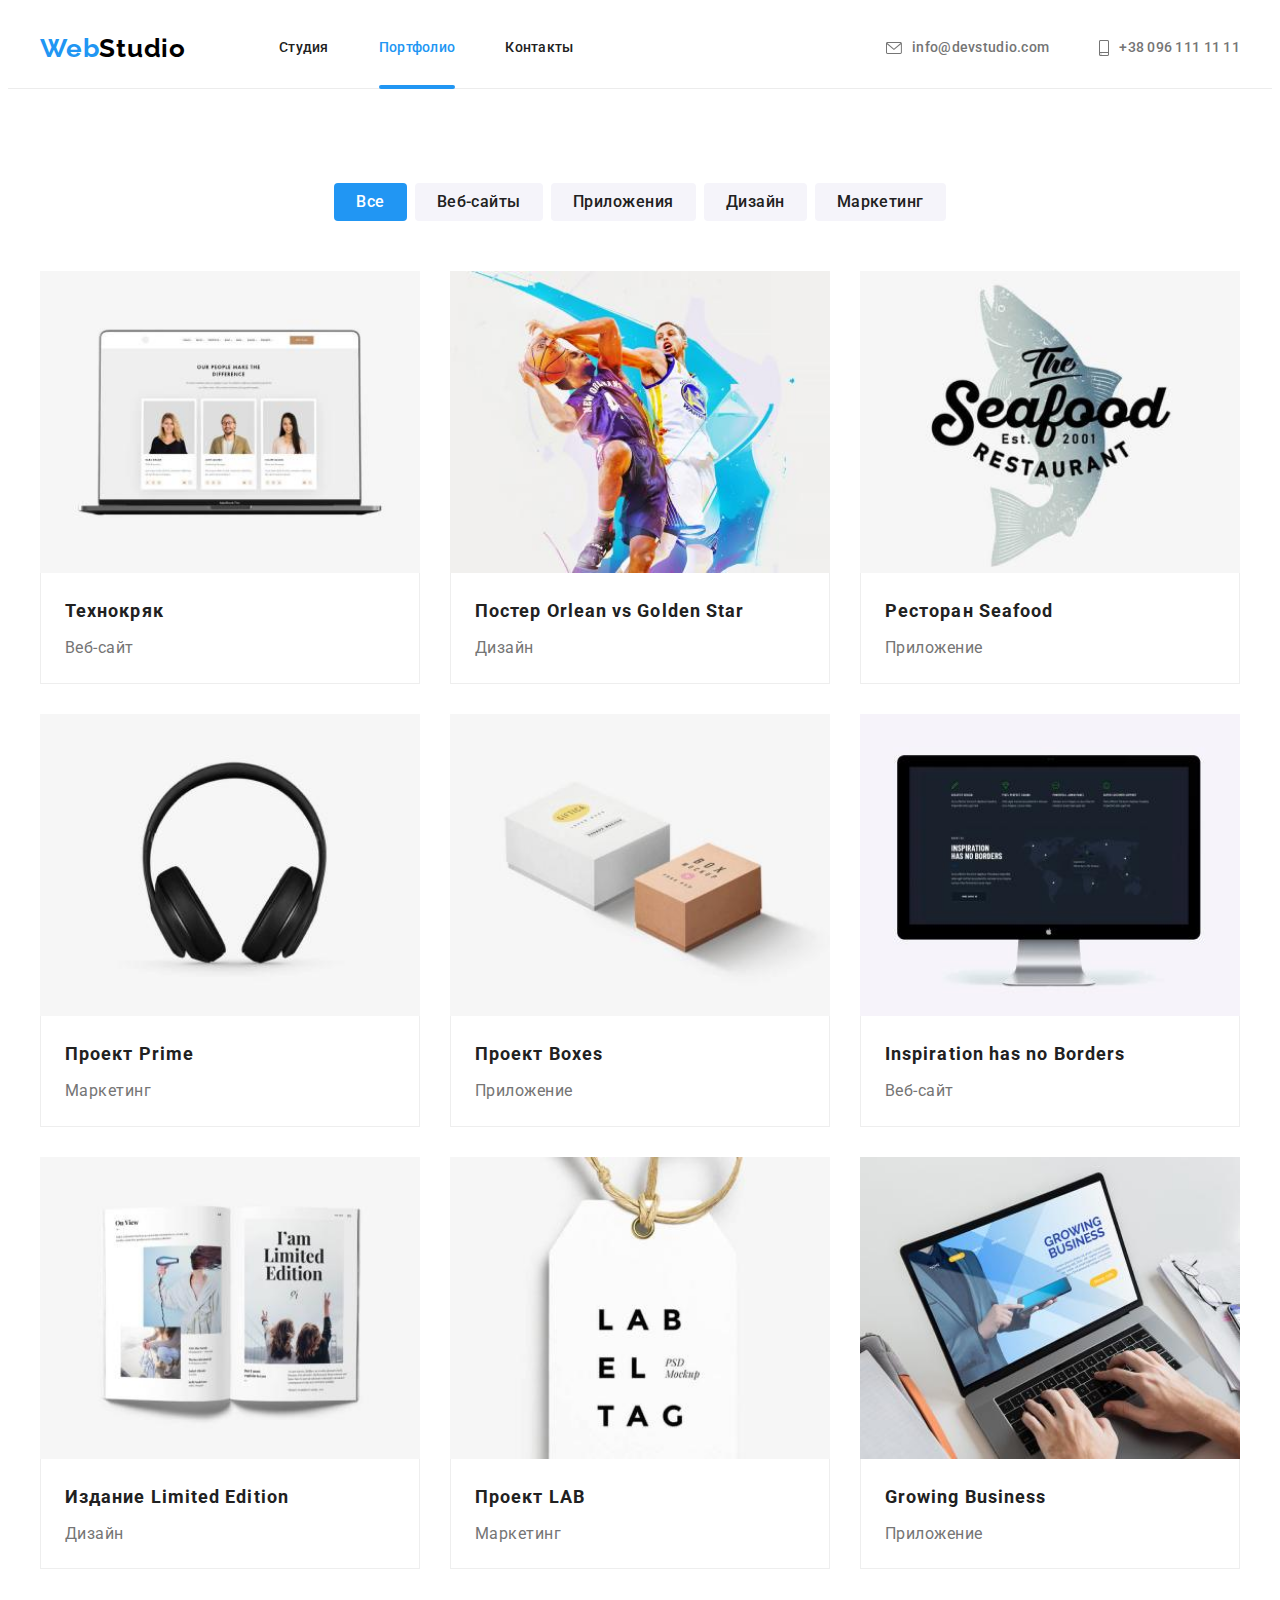
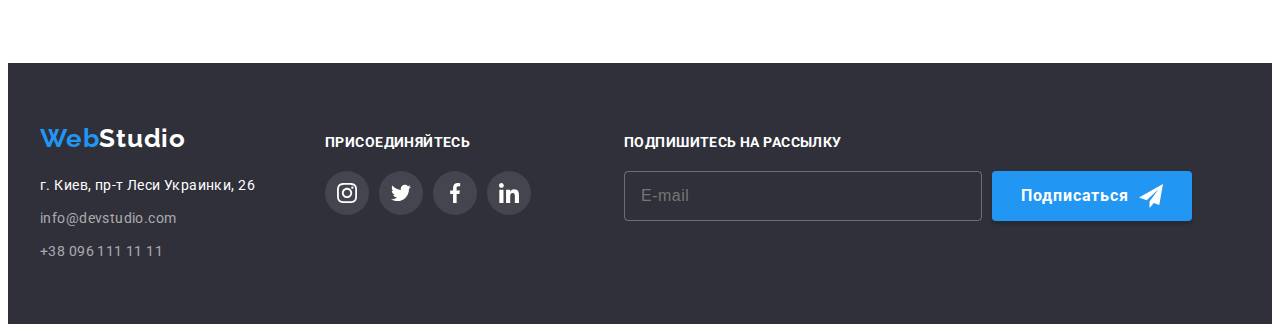
==== portfolio.html @ bc655dbc "first commit" ====
<!DOCTYPE html>
<html lang="ru">
  <head>
    <meta charset="UTF-8" />
    <meta http-equiv="X-UA-Compatible" content="IE=edge" />
    <meta name="viewport" content="width=device-width, initial-scale=1.0" />
    <link rel="preconnect" href="https://fonts.googleapis.com" />
    <link rel="preconnect" href="https://fonts.gstatic.com" crossorigin />
    <link href="https://fonts.googleapis.com/css2?family=Raleway:wght@700&family=Roboto:wght@400;500;700;900&display=swap" rel="stylesheet" />
    <title>WebStudio</title>
    <link rel="stylesheet" href="./css/styles.css" />
  </head>
  <body>
    <!--header-->
    <header class="header">
      <div class="container header-container">
        <nav class="header-nav">
          <a class="header-logo link" href=""><span class="footer-logo-first-word">Web</span>Studio</a>
          <ul class="header-nav-list list">
            <li class="header-item"><a class="header-link link" href="./index.html">Студия</a></li>
            <li class="header-item"><a class="header-link link current" href="./portfolio.html">Портфолио</a></li>
            <li class="header-item"><a class="header-link link" href="">Контакты</a></li>
          </ul>
        </nav>
          <ul class="header-contact-list list">
            <li class="header-contact-item">
              <a class="header-mail link" href="mailto:info@devstudio.com">
                <svg class="header-contact-icon" width="16" height="12">
                <use href="./images/icons/symbol-defs.svg#icon-header-mail"></use>
              </svg>
              info@devstudio.com</a></li>
            <li class="header-contact-item">
              <a class="header-tel link" href="tel:+380961111111">
                <svg class="header-contact-icon" width="10" height="16">
                <use href="./images/icons/symbol-defs.svg#icon-header-tel"></use>
              </svg>
              +38 096 111 11 11</a></li>
          </ul>
        </div>
    </header>
    <!--main-->
    <main>
      <!--section 1-->
      <section class="services">
        <!--cкрытое заглавие-->
        <h1 class="visually-hidden">"Наши услуги"</h1>
        <!--cкрытое заглавие-->
        <div class="container">
        <ul class="services-list list">
          <li class="services-item">
            <button type="button" class="activ-btn">Все</button>
          </li>
          <li class="services-item">
            <button type="button" class="services-btn">Веб-сайты</button>
          </li>
          <li class="services-item">
            <button type="button" class="services-btn">Приложения</button>
          </li>
          <li class="services-item">
            <button type="button" class="services-btn">Дизайн</button>
          </li>
          <li class="services-item">
            <button type="button" class="services-btn">Маркетинг</button>
          </li>
        </ul>

        <!--============= example =========-->

        <ul class="example-list list">
          <li class="example-item">
            <a href="" class="example-link link">
              <div class="example-wrap">
            <img class="img img-example"
              src="./images/portfolio/portfolio1.jpg"
              alt="Технокряк"
              width="370"
              height="294"
            />
            <p class="example-board-text">
              Ресурс предлагает комплексные предложения с разным уровнем
              функционала и сервисов. Все это позволит посетителю получить
              исчерпывающие сведения о компании или частном лице.
            </p>
          </div>
            <div class="example-text"> 
            <h3 class="example-title">Технокряк</h3>
            <p class="example-desc">Веб-сайт</p>
            </div>
            </a>
          </li>
          <li class="example-item">
            <a href="" class="example-link link">
              <div class="example-wrap">
            <img class="img img-example"
              src="./images/portfolio/portfolio2.jpg"
              alt="Постер New Orlean vs Golden Star"
              width="370"
              height="294"
            />
            <p class="example-board-text">
              Ресурс предлагает комплексные предложения с разным уровнем
              функционала и сервисов. Все это позволит посетителю получить
              исчерпывающие сведения о компании или частном лице.
            </p>
          </div>
            <div class="example-text">
            <h3 class="example-title">Постер <span lang="en">Orlean vs Golden Star</span></h3>
            <p class="example-desc">Дизайн</p>
          </div>
          </a>
          </li>
          <li class="example-item">
            <a href="" class="example-link link">
              <div class="example-wrap">
            <img class="img img-example"
              src="./images/portfolio/portfolio3.jpg"
              alt="Ресторан Seafood"
              width="370"
              height="294"
            />
            <p class="example-board-text">
              Ресурс предлагает комплексные предложения с разным уровнем
              функционала и сервисов. Все это позволит посетителю получить
              исчерпывающие сведения о компании или частном лице.
            </p>
          </div>
            <div class="example-text">
            <h3 class="example-title">Ресторан <span lang="en">Seafood</span></h3>
            <p class="example-desc">Приложение</p>
          </div>
          </a>
          </li>
          <li class="example-item">
            <a href="" class="example-link link">
              <div class="example-wrap">
            <img class="img img-example"
              src="./images/portfolio/portfolio4.jpg"
              alt="Проект Prime"
              width="370"
              height="294"
            />
            <p class="example-board-text">
              Ресурс предлагает комплексные предложения с разным уровнем
              функционала и сервисов. Все это позволит посетителю получить
              исчерпывающие сведения о компании или частном лице.
            </p>
          </div>
            <div class="example-text">
            <h3 class="example-title">Проект <span lang="en">Prime</span></h3>
            <p class="example-desc">Маркетинг</p>
          </div>
          </a>
          </li>
          <li class="example-item">
            <a href="" class="example-link link">
              <div class="example-wrap">
            <img class="img img-example"
              src="./images/portfolio/portfolio5.jpg"
              alt="Проект Boxes"
              width="370"
              height="294"
            />
            <p class="example-board-text">
              Ресурс предлагает комплексные предложения с разным уровнем
              функционала и сервисов. Все это позволит посетителю получить
              исчерпывающие сведения о компании или частном лице.
            </p>
          </div>
            <div class="example-text">
            <h3 class="example-title">Проект <span lang="en">Boxes</span></h3>
            <p class="example-desc">Приложение</p>
          </div>
          </a>
          </li>
          <li class="example-item">
            <a href="" class="example-link link">
              <div class="example-wrap">
            <img class="img img-example"
              src="./images/portfolio/portfolio6.jpg"
              alt="Inspiration has no Borders"
              width="370"
              height="294"
            />
            <p class="example-board-text">
              Ресурс предлагает комплексные предложения с разным уровнем
              функционала и сервисов. Все это позволит посетителю получить
              исчерпывающие сведения о компании или частном лице.
            </p>
          </div>
            <div class="example-text">
            <h3 class="example-title" lang="en">Inspiration has no Borders</h3>
            <p class="example-desc">Веб-сайт</p>
          </div>
          </a>
          </li>
          <li class="example-item">
            <a href="" class="example-link link">
              <div class="example-wrap">
            <img class="img img-example"
              src="./images/portfolio/portfolio7.jpg"
              alt="Издание Limited Edition"
              width="370"
              height="294"
            />
            <p class="example-board-text">
              Ресурс предлагает комплексные предложения с разным уровнем
              функционала и сервисов. Все это позволит посетителю получить
              исчерпывающие сведения о компании или частном лице.
            </p>
          </div>
            <div class="example-text">
            <h3 class="example-title">Издание <span lang="en">Limited Edition</span></h3>
            <p class="example-desc">Дизайн</p>
          </div>
          </a>
          </li>
          <li class="example-item">
            <a href="" class="example-link link">
              <div class="example-wrap">
            <img class="img img-example"
              src="./images/portfolio/portfolio8.jpg"
              alt="Проект LAB"
              width="370"
              height="294"
            />
            <p class="example-board-text">
              Ресурс предлагает комплексные предложения с разным уровнем
              функционала и сервисов. Все это позволит посетителю получить
              исчерпывающие сведения о компании или частном лице.
            </p>
          </div>
            <div class="example-text">
            <h3 class="example-title">Проект <span lang="en">LAB</span></h3>
            <p class="example-desc">Маркетинг</p>
          </div>
          </a>
          </li>
          <li class="example-item">
            <a href="" class="example-link link">
              <div class="example-wrap">
            <img class="img img-example"
              src="./images/portfolio/portfolio9.jpg"
              alt="Growing Business"
              width="370"
              height="294"
            />
            <p class="example-board-text">
              Ресурс предлагает комплексные предложения с разным уровнем
              функционала и сервисов. Все это позволит посетителю получить
              исчерпывающие сведения о компании или частном лице.
            </p>
          </div>
            <div class="example-text">
            <h3 class="example-title" lang="en">Growing Business</h3>
            <p class="example-desc">Приложение</p>
            </div>
            </a>
          </li>
        </ul>
      </div>
      </section>
    </main>
    
    <!----------------------footer------------------->

    <footer class="footer">
      <div class="container">
        <div class="footer-contact">
      <a class="footer-logo link" href=""><span class="footer-logo-first-word">Web</span>Studio</a>
      <address class="footer-address">
        <ul class="footer-address-list list">
          <li class="footer-address-item">
            <a class="footer-address-maps link" href="https://www.google.com/maps/place/%D0%B1%D1%83%D0%BB.+%D0%9B%D0%B5%D1%81%D0%B8+%D0%A3%D0%BA%D1%80%D0%B0%D0%B8%D0%BD%D0%BA%D0%B8,+26,+%D0%9A%D0%B8%D0%B5%D0%B2,+%D0%A3%D0%BA%D1%80%D0%B0%D0%B8%D0%BD%D0%B0,+02000/@50.4265807,30.5361971,17z/data=!3m1!4b1!4m5!3m4!1s0x40d4cf0e033ecbe9:0x57a4dffefec77da0!8m2!3d50.4265807!4d30.5383858" target="blank">г. Киев, пр-т Леси Украинки, 26</a>
          </li>
          <li class="footer-address-item"><a class="footer-address-mail link" href="mailto:info@devstudio.com">info@devstudio.com</a></li>
          <li class="footer-address-item"><a class="footer-address-tel link" href="tel:+380961111111">+38 096 111 11 11</a></li>
        </ul>
      </address>
    </div>
    <div class="footer-links">
      <h2 class="footer-links-title">присоединяйтесь</h2>
                <ul class="footer-soc-list list">
            <li class="footer-soc-item">
              <a href="" class="footer-soc-link link">
                <svg class="footer-soc-icon" width="20" height="20">
                  <use href="./images/icons/symbol-defs.svg#footer-soc-icon-instagram">
                  </use>
                </svg>
              </a>
            </li>
            <li class="footer-soc-item">
              <a href="" class="footer-soc-link link">
                <svg class="footer-soc-icon" width="20" height="20">
                <use href="./images/icons/symbol-defs.svg#footer-soc-icon-twitter">
                </use>
              </svg>
            </a>
            </li>
            <li class="footer-soc-item">
              <a href="" class="footer-soc-link link">
                <svg class="footer-soc-icon" width="20" height="20">
                <use href="./images/icons/symbol-defs.svg#footer-soc-icon-facebook">
                </use>
              </svg></a>
            </li>
            <li class="footer-soc-item">
              <a href="" class="footer-soc-link link">
                <svg class="footer-soc-icon" width="20" height="20">
                <use href="./images/icons/symbol-defs.svg#footer-soc-icon-linkedin">
                </use>
              </svg></a>
            </li>
          </ul>
      </div>
      <div class="footer-forms">
        <p class="footer-title-mail">Подпишитесь на рассылку</p>
        <form class="footer-form">
          <input
            type="email"
            name="email"
            class="footer-mail"
            placeholder="E-mail"/>
          <button type="submit" class="footer-mail-btn">
            Подписаться
            <svg class="footer-mail-icon" width="24" height="24">
              <use href="./images/icons/symbol-defs.svg#icon-icon-send"></use>
            </svg>
          </button>
        </form>
      </div>
    </div>
    </footer>
  </body>
</html>
---- css/styles.css ----
:root {
--contact-text-color: #757575;
--header-hover-color: #2196F3;
--first-background-color: #2F303A;
--second-background-color: #F5F4FA;
--third-background-color: #ffffff;
--logo-text-color: #000000;
--hero-btn-hover-background-color: #188CE8;
--title-color:#212121;
--text-color: #757575;
--footer-address-color: rgba(255, 255, 255, 0.6);
}

body {
    font-family: "Roboto", sans-serif; 
    font-weight: 400;
    font-size: 14px;
    background-color: var(--third-background-color);
}

/* *::before,
*::after {
box-sizing: border-box;
} */

p,
h1,
h2,
h3,
h4,
h5,
h6 {
margin: 0;
}

ul,
ol {
margin: 0;
padding-left: 0;
}

img {
    display: block;
    max-width: 100%;
    min-width: 100%;
    height: auto;
}

.list {
    list-style: none;
}

.link {
    text-decoration: none;
}

.container {
    width: 1200px;
padding-left: 15px;
padding-right: 15px;
margin: 0 auto;
/* outline: 2px solid red; */
}

section {
    padding: 94px 0;
}

/*-------------HEADER--------*/

.header {
    background-color: var(--third-background-color);
    border-bottom: 1px solid #ececec;
}

.header-container {
    display: flex;
}

.header-nav .current {
    color: var(--header-hover-color);
    position: relative;
}

.header-logo {
text-decoration: none;
font-family: "Raleway", sans-serif;
font-style: normal;
font-weight: 700;
font-size: 26px;
line-height: 1.19;
letter-spacing: 0.03em;
color: var(--logo-text-color);
margin-right: 93px;
}

.header-logo-first-word {
    color: var(--header-hover-color);
}

.header-nav{
    display: flex;
    align-items: center;
}

.header-nav-list {
    display: flex;
    align-items: center;
}

.header-item:not(:last-child) {
    margin-right: 50px;
}

.header-contact-list {
    display: flex;
    align-items: center;
    margin-left: auto;
}

.header-contact-item{
    display: block;
}

.header-contact-item:not(:first-child) {
    margin-left: 50px;
}

.activ-studio,
.activ-portfolio {
    color: var(--header-hover-color);
}

.header-link {
    display: block;
font-weight: 500;
line-height: 1.14;
letter-spacing: 0.02em;
color: var(--title-color);
padding: 32px 0;
transition: color 250ms cubic-bezier(0.4, 0, 0.2, 1);
}

.current::after {
    content: "";
    position: absolute;
    display: block;
    bottom: -1px;
    left: 0;
    height: 4px;
    width: 100%;
    background: var(--header-hover-color);
    border-radius: 2px;
}

.header-link:hover,
.header-link:focus {
color: var(--header-hover-color);
}

.header-tel {
    font-weight: 500;
    line-height: 1.14;
    letter-spacing: 0.02em;
    color: var(--contact-text-color);
    display: flex;
    align-items: center;
    padding: 32px 0;
    transition: color 250ms cubic-bezier(0.4, 0, 0.2, 1);
}

.header-mail {
    font-weight: 500;
    line-height: 1.14;
    letter-spacing: 0.02em;
    color: var(--contact-text-color);
    display: flex;
    align-items: center;
    padding: 32px 0;
    transition: color 250ms cubic-bezier(0.4, 0, 0.2, 1);
}

.header-contact-icon {
    fill: currentColor;
    margin-right: 10px;
}

.header-tel:hover,
.header-tel:focus,
.header-mail:hover,
.header-mail:focus {
    color: var(--header-hover-color);
}

/*-------------------------HERO----------------------------*/

.hero {
    max-width: 1600px;
    margin: 0 auto;
    background-color: var(--first-background-color);
    background-image: linear-gradient(rgba(47, 48, 58, 0.4),rgba(47, 48, 58, 0.4)),
    url(../images/hero-img.png);
    background-repeat: no-repeat;
    background-position: center;
    background-size: cover;
    padding:200px 0;
}

.hero-title {
font-weight: 900;
font-size: 44px;
line-height: 1.36;
text-align: center;
letter-spacing: 0.06em;
text-transform: uppercase;
color: var(--third-background-color);
max-width: 696px;
margin: 0 auto;
margin-bottom: 30px;
}

.hero-btn {
    font-family: inherit;
font-weight: 700;
font-size: 16px;
line-height: 1.87;
display: block;
align-items: center;
text-align: center;
letter-spacing: 0.06em;
background: var(--header-hover-color);
color: var(--third-background-color);
cursor: pointer;
margin: 0 auto;
height: 50px;
min-width: 200px;
box-shadow: 0px 4px 4px rgba(0, 0, 0, 0.15);
border-radius: 4px;
border: none;
transition: color 250ms cubic-bezier(0.4, 0, 0.2, 1);
}

.hero-btn-text {
    margin: auto;
}

.hero-btn:hover,
.hero-btn:focus {
    background-color: var(--hero-btn-hover-background-color);
    color: var(--third-background-color);
}

/*-------------quality--------*/


.quality {
    padding-bottom: 0;
}

.visually-hidden {
    position: absolute;
    white-space: nowrap;
    width: 1px;
    height: 1px;
    overflow: hidden;
    border: 0;
    padding: 0;
    clip: rect(0 0 0 0);
    clip-path: inset(50%);
    margin: -1px;
}

.quality-list {
    display: flex;
}

.quality-item:not(:last-child) {
    margin-right: 30px;
}

.quality-item-icon {
    display: flex;
    width: 270px;
    height: 120px;
    background-color: var(--second-background-color);
    align-items: center;
    justify-content: center;
    margin-bottom: 30px;
}

.quality-title {
font-weight: 700;
line-height: 1.14;
letter-spacing: 0.03em;
text-transform: uppercase;
color: var(--title-color);
margin-bottom: 10px;
max-width: 270px;
}

.quality-text {
line-height: 1.71;
letter-spacing: 0.03em;
color: var(--text-color);
max-width: 270px;
}

/*-------------about--------*/

.about-title {
font-weight: 700;
font-size: 36px;
line-height: 1.16;
text-align: center;
letter-spacing: 0.03em;
color: var(--title-color);
margin: 0 auto;
margin-bottom: 50px;
}

.about-list {
    display: flex;
    margin-left: -30px;
/*     padding-bottom: 94px; */
}

.about-item {
    flex-basis: calc(100% / 3 - 30px);
    margin-left: 30px;
}

/*-------------team--------*/

.team {
    background-color: var(--second-background-color);
}

.team-title {
    font-weight: 700;
font-size: 36px;
line-height: 1.16;
text-align: center;
letter-spacing: 0.03em;
color: var(--title-color);
margin: 0 auto;
margin-bottom: 50px;
}

.team-list {
    display: flex;
}

.team-item {
    background: #FFFFFF;
box-shadow: 0px 1px 3px rgba(0, 0, 0, 0.12), 0px 1px 1px rgba(0, 0, 0, 0.14), 0px 2px 1px rgba(0, 0, 0, 0.2);
border-radius: 0px 0px 4px 4px;
}

.team-list > li:not(:last-child){
    margin-right: 30px;
} 

.team-text {
    padding: 30px 0;
}

.team-subtitle{
    font-weight: 500;
font-size: 16px;
line-height: 1.18;
text-align: center;
letter-spacing: 0.03em;
color: var(--title-color);
margin-bottom: 10px;
}

.team-desc {
font-size: 16px;
line-height: 1.18;
text-align: center;
letter-spacing: 0.03em;
color: var(--text-color);
margin-bottom: 16px;
}

.team-soc-list {
    display: flex;
    justify-content: center;
}

.team-soc-link {
    display: inline-flex;
    width: 44px;
    height: 44px;
    border-radius: 50%;
    background-color: #FFFFFF;
    align-items: center;
    justify-content: center;
    color: #afb1b8;
    transition: background-color 250ms cubic-bezier(0.4, 0, 0.2, 1),
    color 250ms cubic-bezier(0.4, 0, 0.2, 1);
}

.team-soc-list > li:not(:last-child) {
margin-right: 10px;
}

.team-soc-icon {
    fill: currentColor;
}

.team-soc-link:hover {
    background: var(--header-hover-color);
    color: var(--third-background-color);
}

/*---------- Section 4------- */
/*-------- clients --------*/

.client-title {
    font-weight: 700;
    font-size: 36px;
    line-height: 1.17;
    text-align: center;
    letter-spacing: 0.03em;
    color: var(--title-color);
    margin-bottom: 50px;
}

.client-list {
    display: flex;
    justify-content: center;
}

.client-item + .client-item {
    margin-left: 30px;
}

.client-link {
    display: flex;
    width: 170px;
    height: 92px;
    color: #afb1b8;
    align-items: center;
    justify-content: center;
    border: 1px solid #afb1b8;
    border-radius: 4px;
    transition: color 250ms cubic-bezier(0.4, 0, 0.2, 1),
    border 250ms cubic-bezier(0.4, 0, 0.2, 1);
}

.client-icon {
    fill: currentColor;
}

.client-link:focus,
.client-link:hover {
    color: var(--header-hover-color);
    border: 1px solid var(--header-hover-color);
}
/*-------------footer--------*/

.footer {
    background-color: var(--first-background-color);
    padding-top: 60px;
    padding-bottom: 60px;
}

.footer .container {
    display: flex;
    align-items: baseline;
}

.footer-logo {
    text-decoration: none;
    font-family: "Raleway", sans-serif;
    font-style: normal;
    font-weight: 700;
    font-size: 26px;
    line-height: 1.19;
    letter-spacing: 0.03em;
    color: var(--third-background-color);
    }
    
.footer-logo-first-word {
    color: var(--header-hover-color);
}

.footer-address {
    margin-top: 20px;
}

.footer-address-list > li:not(:last-child) {
margin-bottom: 9px;
}

.footer-address-maps {
    font-style: normal; 
    line-height: 1.71;
    letter-spacing: 0.03em;
    color: var(--third-background-color);;
}

.footer-address-mail,
.footer-address-tel {
    font-style: normal;
    line-height: 1.71;
    letter-spacing: 0.03em;
    color: var(--footer-address-color);
    transition: color 250ms cubic-bezier(0.4, 0, 0.2, 1);
}

.footer-address-maps:hover,
.footer-address-maps:focus,
.footer-address-tel:hover,
.footer-address-tel:focus,
.footer-address-mail:hover,
.footer-address-mail:focus {
    color: var(--header-hover-color);
}

.footer-links{
    margin-left: 70px;
}

.footer-links-title{
    font-size: 14px;
    line-height: 1.14;
    letter-spacing: 0.03em;
    text-transform: uppercase;
    color: var(--third-background-color);
    margin-bottom: 20px; 
}

.footer-soc-list {
    display: flex;
}

.footer-soc-list > li:not(:last-child) {
    margin-right: 10px;
}

.footer-soc-link {
    display: flex;
    width: 44px;
    height: 44px;
    border-radius: 50%;
    background-color: #ffffff1a;
    align-items: center;
    justify-content: center;
    color: var(--third-background-color);
    transition: background-color 250ms cubic-bezier(0.4, 0, 0.2, 1);
}

.footer-soc-icon {
    fill: currentColor;
}

.footer-soc-link:hover {
    background: var(--header-hover-color);
    color: var(--third-background-color);
}

.footer-forms {
    margin-left: 93px;
}

.footer-form {
    display: flex;
}

.footer-title-mail {
    font-weight: 700;
    font-size: 14px;
    line-height: 1.14;
    letter-spacing: 0.03em;
    text-transform: uppercase;
    color: var(--third-background-color);
    margin-bottom: 20px;
}

.footer-mail {
    width: 358px;
    height: 50px;
    background-color: transparent;
    border: 1px solid rgba(255, 255, 255, 0.3);
    border-radius: 4px;
    padding: 16px;
    outline: none;
    font-weight: 400;
    font-size: 16px;
    line-height: 1.25;
    display: flex;
    box-sizing: border-box;
    align-items: center;
    letter-spacing: 0.03em;
    color: rgba(255, 255, 255, 0.6);
}

.footer-mail-btn {
    width: 200px;
    height: 50px;
    margin-left: 10px;
    background: var(--header-hover-color);
    border: transparent;
    box-shadow: 0px 4px 4px rgba(0, 0, 0, 0.15);
    border-radius: 4px;
    font-family: "Roboto";
    font-style: normal;
    font-weight: 700;
    font-size: 16px;
    line-height: 1.88;
    cursor: pointer;
    display: flex;
    text-align: center;
    align-items: center;
    letter-spacing: 0.06em;
    color: var(--third-background-color);
    justify-content: center;
}

.footer-mail-icon {
    width: 24px;
    height: 24px;
    margin-left: 10px;
}

/*-------------Portfolio--------*/
/*-------------Portfolio header--------*/

.services {
    background-color: var(--third-background-color);
}

.services-btn {
    font-family: inherit;
    font-weight: 500;
    font-size: 16px;
    line-height: 1.62;
    text-align: center;
    letter-spacing: 0.03em;
background: var(--second-background-color);
color: var(--title-color);
cursor: pointer;
border-radius: 4px;
border: none;
padding: 6px 22px;
display: inline-block;
transition: background-color 250ms cubic-bezier(0.4, 0, 0.2, 1),
color 250ms cubic-bezier(0.4, 0, 0.2, 1),
box-shadow 250ms cubic-bezier(0.4, 0, 0.2, 1);
}

.activ-btn {
    font-family: inherit;
    font-weight: 500;
    font-size: 16px;
    line-height: 1.62;
    text-align: center;
    letter-spacing: 0.03em;
background: var(--header-hover-color);
color: var(--third-background-color);
cursor: pointer;
border-radius: 4px;
border: none;
padding: 6px 22px;
}

.services-btn:hover,
.services-btn:focus {
    background-color:var(--header-hover-color);
    color: var(--third-background-color);
    box-shadow: 0px 4px 4px 0px rgba(0, 0, 0, 0.25);
}

.services-list {
    display: flex;
    justify-content: center;
    margin-bottom: 50px;
}

.services-item:not(:last-child) {
    margin-right: 8px;
}

/* ============= example ========= */

.example-list {
    display: grid;
    grid-template-columns: repeat(3, 1fr);
    gap: 30px;
    margin: 0 auto;
}

.example-link {
    display: block;
    transition: box-shadow 250ms cubic-bezier(0.4, 0, 0.2, 1);
}

.example-link:hover,
.example-link:focus {
    box-shadow: 0px 4px 4px 0px rgba(0, 0, 0, 0.25);
}

.example-wrap {
    position: relative;
    overflow: hidden;
}

.example-board-text {
    height: 100%;
    position: absolute;
    top: 0;
    left: 0;
    background-color: rgba(33, 150, 243, 0.9);
    font-weight: 400;
    font-size: 18px;
    line-height: 1.56;
    letter-spacing: 0.03em;
    color: #ffffff;
    padding: 63px 24px;
    transition: transform 250ms cubic-bezier(0.4, 0, 0.2, 1);
    transform: translateY(100%);
}

.example-item:hover .example-board-text {
    transform: translateY(0);
}

.example-text {
    padding: 20px 24px;
    border-right: 1px solid #eeeeee;
    border-bottom: 1px solid #eeeeee;
    border-left: 1px solid #eeeeee;
}

.example-title {
font-style: normal;
font-weight: 700;
font-size: 18px;
line-height: 2;
letter-spacing: 0.06em;
color: var(--title-color);
margin-bottom: 4px;
}

.example-desc {
font-size: 16px;
line-height: 1.87;
letter-spacing: 0.03em;
color: var(--text-color);
}

/* ==========   modal window   ================ */

.backdrop {
    width: 100%;
    height: 100%;
    background-color: rgba(0, 0, 0, 0.2);
    position: fixed;
    top: 0;
    transition: opacity 250ms, visibility 250ms, cubic-bezier(0.4, 0, 0.2, 1);
}

.modal {
    position: absolute;
    top: 50%;
    left: 50%;
    transform: translate(-50%, -50%);
    width: 528px;
    min-height: 581px;
    background: var(--third-background-color);
    box-shadow: 0px 1px 3px rgba(0, 0, 0, 0.12), 0px 1px 1px rgba(0, 0, 0, 0.14),
    0px 2px 1px rgba(0, 0, 0, 0.2);
    border-radius: 4px;
    padding: 40px;
}

.modal-close {
    position: absolute;
    top: 8px;
    right: 8px;
    height: 30px;
    width: 30px;
    border: 1px solid rgba(0, 0, 0, 0.1);
    border-radius: 50%;
    display: flex;
    align-items: center;
    justify-content: center;
    background-color: var(--third-background-color);
}

.is-hidden {
    opacity: 0;
    pointer-events: none;
    visibility: hidden;
}




.modal-icon {
    transition: fill 250ms cubic-bezier(0.4, 0, 0.2, 1);
}

.modal-icon:focus,
.modal-icon:hover {
    fill: var(--header-hover-color);
}

.is-hidden {
    opacity: 0;
    pointer-events: none;
    visibility: hidden;
}

.modal-title {
    font-weight: 700;
    font-size: 20px;
    line-height: 1.15;
    text-align: center;
    letter-spacing: 0.03em;
    color: var(--title-color);
    margin-bottom: 12px;
}

.form-field {
    margin-bottom: 10px;
}

.modal-input {
    width: 100%;
    height: 40px;
    border: 1px solid rgba(33, 33, 33, 0.2);
    border-radius: 4px;
    background-color: transparent;
    padding-left: 42px;
    outline: none;
    cursor: pointer;
    transition: border-color 250ms cubic-bezier(0.4, 0, 0.2, 1);
}

.modal-input:focus,
.modal-input:hover {
    border-color: var(--header-hover-color);
}

.modal-input:focus + .input-icon,
.modal-input:hover + .input-icon {
    fill: var(--header-hover-color);
}

.input-text {
    display: block;
    font-weight: 400;
    font-size: 12px;
    line-height: 1.17;
    letter-spacing: 0.01em;
    color: var(--contact-text-color);
    margin-bottom: 4px;
}

.modal-text {
    width: 100%;
    height: 120px;
    display: block;
    background-color: transparent;
    cursor: pointer;
    border: 1px solid rgba(33, 33, 33, 0.2);
    box-sizing: border-box;
    border-radius: 4px;
    padding: 12px 16px;
    resize: none;
    outline: transparent;
    transition: border-color 250ms cubic-bezier(0.4, 0, 0.2, 1);
}

.modal-text:focus,
.modal-text:hover {
    border-color: var(--header-hover-color);
}

.modal-text::placeholder {
    font-weight: 400;
    font-size: 14px;
    line-height: 1.14;
    letter-spacing: 0.01em;
    color: rgba(117, 117, 117, 0.5);
}

.input-wrap {
    position: relative;
}

.input-icon {
    position: absolute;
    left: 12px;
    top: 50%;
    transform: translateY(-50%);
    transition: fill 250ms cubic-bezier(0.4, 0, 0.2, 1);
}

.modal-check-text {
    font-weight: 400;
    font-size: 14px;
    line-height: 1.71;
    letter-spacing: 0.03em;
    color: var(--contact-text-color);
    display: flex;
    align-items: center;
    justify-content: center;
    margin-top: 22px;
}

.check-icon {
    fill: transparent;
}

.modal-check-text .check-icon {
    width: 16px;
    height: 15px;
    border: 2px solid rgba(33, 33, 33, 1);
    border-radius: 3px;
    margin-right: 5px;
    display: flex;
    align-items: center;
    justify-content: center;
}

.modal-check:checked + .modal-check-text .check-icon {
    background-color: var(--header-hover-color);
    border: none;
}

.modal-check:checked + .modal-check-text .check-icon {
    fill: var(--third-background-color);
}

.modal-desk {
    display: inline-block;
}

/* .modal-check-text::before {
    content: "";
    width: 16px;
    height: 15px;
    border: 2px solid rgba(33, 33, 33, 1);
    border-radius: 3px;
    margin-right: 5px;
}

.modal-check:checked + .modal-check-text::before {
    background-color: var(--accent-color);
    border: none;
    background-image: url(../images/icons/check-icon.svg);
    background-repeat: no-repeat;
    background-position: center;
    background-size: contain;
  } */

.modal-check-link {
    display: inline-block;
    font-weight: 400;
    font-size: 14px;
    line-height: 1.71;
    letter-spacing: 0.03em;
    color: var(--header-hover-color);
    text-decoration: underline;
}

.modal-button {
    width: 200px;
    height: 50px;
    margin: 0 auto;
    background: var(--header-hover-color);
    box-shadow: 0px 4px 4px rgba(0, 0, 0, 0.15);
    border: transparent;
    border-radius: 4px;
    font-family: "Roboto";
    font-style: normal;
    font-weight: 700;
    font-size: 16px;
    line-height: 1.88;
    cursor: pointer;
    display: flex;
    align-items: center;
    justify-content: center;
    letter-spacing: 0.06em;
    color: var(--third-background-color);
    margin-top: 30px;
}
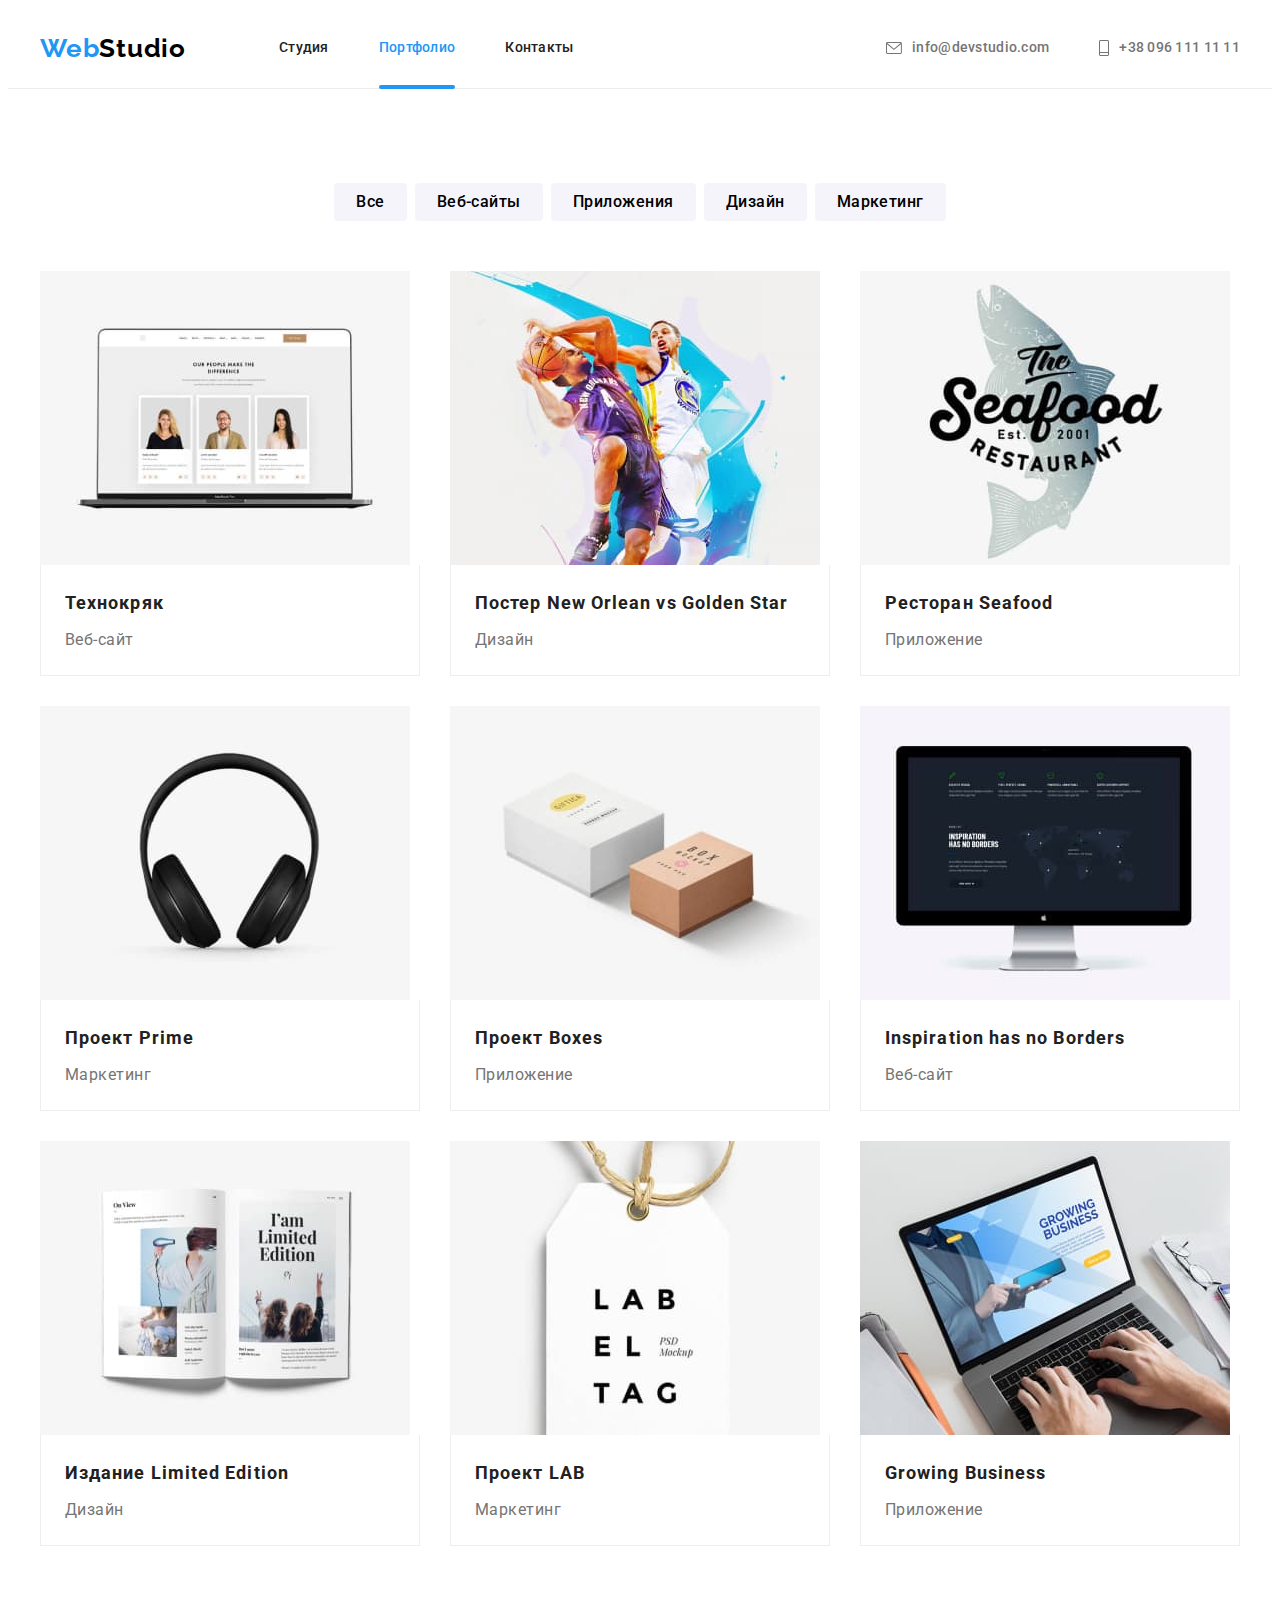
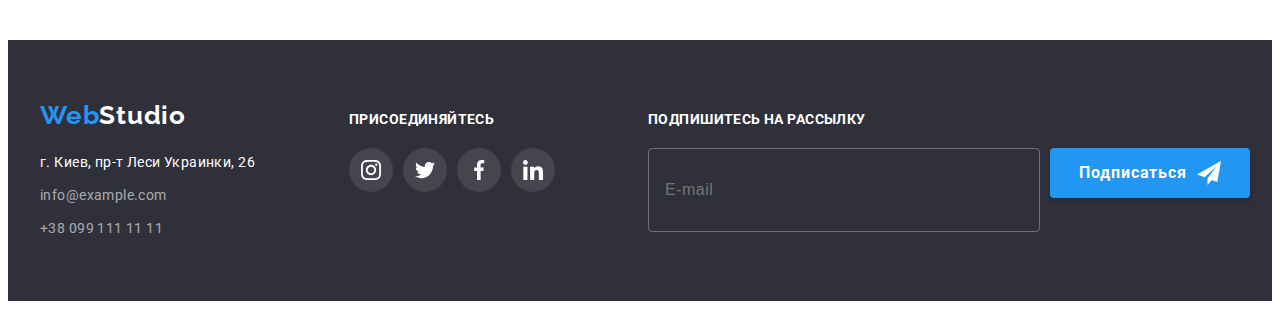
==== commit 5fa03c70: "first commit" ====
--- a/portfolio.html
+++ b/portfolio.html
@@ -2,334 +2,390 @@
 <html lang="ru">
   <head>
     <meta charset="UTF-8" />
-    <meta http-equiv="X-UA-Compatible" content="IE=edge" />
     <meta name="viewport" content="width=device-width, initial-scale=1.0" />
     <link rel="preconnect" href="https://fonts.googleapis.com" />
     <link rel="preconnect" href="https://fonts.gstatic.com" crossorigin />
-    <link href="https://fonts.googleapis.com/css2?family=Raleway:wght@700&family=Roboto:wght@400;500;700;900&display=swap" rel="stylesheet" />
-    <title>WebStudio</title>
-    <link rel="stylesheet" href="./css/styles.css" />
+    <link
+      href="https://fonts.googleapis.com/css2?family=Oleo+Script&family=Raleway:wght@700&family=Roboto:wght@400;500;700;900&display=swap"
+      rel="stylesheet"
+    />
+    <title>Портфолио</title>
+    <link
+      rel="stylesheet"
+      href="https://cdnjs.cloudflare.com/ajax/libs/modern-normalize/1.1.0/modern-normalize.min.css"
+      integrity="sha512-wpPYUAdjBVSE4KJnH1VR1HeZfpl1ub8YT/NKx4PuQ5NmX2tKuGu6U/JRp5y+Y8XG2tV+wKQpNHVUX03MfMFn9Q=="
+      crossorigin="anonymous"
+      referrerpolicy="no-referrer"
+    />
+    <!-- <link rel="stylesheet" href="./css/styles.css" /> -->
+    <link rel="stylesheet" href="./css/main.min.css" />
   </head>
   <body>
-    <!--header-->
     <header class="header">
-      <div class="container header-container">
-        <nav class="header-nav">
-          <a class="header-logo link" href=""><span class="footer-logo-first-word">Web</span>Studio</a>
-          <ul class="header-nav-list list">
-            <li class="header-item"><a class="header-link link" href="./index.html">Студия</a></li>
-            <li class="header-item"><a class="header-link link current" href="./portfolio.html">Портфолио</a></li>
-            <li class="header-item"><a class="header-link link" href="">Контакты</a></li>
+      <div class="container">
+        <a class="logo link" href="index.html" lang="en"
+          ><span class="logo__link logo__link--accent">Web</span
+          ><span class="logo__link logo__link--black">Studio</span></a
+        >
+        <nav class="navigation">
+          <ul class="menu-list list">
+            <li class="menu-list__item">
+              <a href="./index.html" class="menu-list__link link">Студия</a>
+            </li>
+            <li class="menu-list__item">
+              <a href="./portfolio.html" class="menu-list__link link current"
+                >Портфолио</a
+              >
+            </li>
+            <li class="menu-list__item">
+              <a href="" class="menu-list__link link">Контакты</a>
+            </li>
           </ul>
         </nav>
-          <ul class="header-contact-list list">
-            <li class="header-contact-item">
-              <a class="header-mail link" href="mailto:info@devstudio.com">
-                <svg class="header-contact-icon" width="16" height="12">
-                <use href="./images/icons/symbol-defs.svg#icon-header-mail"></use>
-              </svg>
-              info@devstudio.com</a></li>
-            <li class="header-contact-item">
-              <a class="header-tel link" href="tel:+380961111111">
-                <svg class="header-contact-icon" width="10" height="16">
-                <use href="./images/icons/symbol-defs.svg#icon-header-tel"></use>
-              </svg>
-              +38 096 111 11 11</a></li>
-          </ul>
-        </div>
+        <div class="connect">
+          <ul class="connect-list list">
+            <li class="connect-list__item">
+              <a
+                class="connect-list__link link"
+                href="mailto:info@devstudio.com"
+                ><svg class="connect-list__icons" width="16" height="12">
+                  <use
+                    href="./images/icons/symbol-defs.svg#icon-envelope"
+                  ></use>
+                </svg>
+                info@devstudio.com</a
+              >
+            </li>
+            <li class="connect-list__item">
+              <a class="connect-list__link link" href="tel:+380961111111">
+                <svg class="connect-list__icons" width="10" height="16">
+                  <use href="./images/icons/symbol-defs.svg#icon-vector"></use>
+                </svg>
+                +38 096 111 11 11</a
+              >
+            </li>
+          </ul>
+        </div>
+      </div>
     </header>
-    <!--main-->
     <main>
-      <!--section 1-->
-      <section class="services">
-        <!--cкрытое заглавие-->
-        <h1 class="visually-hidden">"Наши услуги"</h1>
-        <!--cкрытое заглавие-->
+      <!-- section-1 -->
+      <section class="examples section">
         <div class="container">
-        <ul class="services-list list">
-          <li class="services-item">
-            <button type="button" class="activ-btn">Все</button>
-          </li>
-          <li class="services-item">
-            <button type="button" class="services-btn">Веб-сайты</button>
-          </li>
-          <li class="services-item">
-            <button type="button" class="services-btn">Приложения</button>
-          </li>
-          <li class="services-item">
-            <button type="button" class="services-btn">Дизайн</button>
-          </li>
-          <li class="services-item">
-            <button type="button" class="services-btn">Маркетинг</button>
-          </li>
-        </ul>
-
-        <!--============= example =========-->
-
-        <ul class="example-list list">
-          <li class="example-item">
-            <a href="" class="example-link link">
-              <div class="example-wrap">
-            <img class="img img-example"
-              src="./images/portfolio/portfolio1.jpg"
-              alt="Технокряк"
-              width="370"
-              height="294"
-            />
-            <p class="example-board-text">
-              Ресурс предлагает комплексные предложения с разным уровнем
-              функционала и сервисов. Все это позволит посетителю получить
-              исчерпывающие сведения о компании или частном лице.
-            </p>
-          </div>
-            <div class="example-text"> 
-            <h3 class="example-title">Технокряк</h3>
-            <p class="example-desc">Веб-сайт</p>
-            </div>
-            </a>
-          </li>
-          <li class="example-item">
-            <a href="" class="example-link link">
-              <div class="example-wrap">
-            <img class="img img-example"
-              src="./images/portfolio/portfolio2.jpg"
-              alt="Постер New Orlean vs Golden Star"
-              width="370"
-              height="294"
-            />
-            <p class="example-board-text">
-              Ресурс предлагает комплексные предложения с разным уровнем
-              функционала и сервисов. Все это позволит посетителю получить
-              исчерпывающие сведения о компании или частном лице.
-            </p>
-          </div>
-            <div class="example-text">
-            <h3 class="example-title">Постер <span lang="en">Orlean vs Golden Star</span></h3>
-            <p class="example-desc">Дизайн</p>
-          </div>
-          </a>
-          </li>
-          <li class="example-item">
-            <a href="" class="example-link link">
-              <div class="example-wrap">
-            <img class="img img-example"
-              src="./images/portfolio/portfolio3.jpg"
-              alt="Ресторан Seafood"
-              width="370"
-              height="294"
-            />
-            <p class="example-board-text">
-              Ресурс предлагает комплексные предложения с разным уровнем
-              функционала и сервисов. Все это позволит посетителю получить
-              исчерпывающие сведения о компании или частном лице.
-            </p>
-          </div>
-            <div class="example-text">
-            <h3 class="example-title">Ресторан <span lang="en">Seafood</span></h3>
-            <p class="example-desc">Приложение</p>
-          </div>
-          </a>
-          </li>
-          <li class="example-item">
-            <a href="" class="example-link link">
-              <div class="example-wrap">
-            <img class="img img-example"
-              src="./images/portfolio/portfolio4.jpg"
-              alt="Проект Prime"
-              width="370"
-              height="294"
-            />
-            <p class="example-board-text">
-              Ресурс предлагает комплексные предложения с разным уровнем
-              функционала и сервисов. Все это позволит посетителю получить
-              исчерпывающие сведения о компании или частном лице.
-            </p>
-          </div>
-            <div class="example-text">
-            <h3 class="example-title">Проект <span lang="en">Prime</span></h3>
-            <p class="example-desc">Маркетинг</p>
-          </div>
-          </a>
-          </li>
-          <li class="example-item">
-            <a href="" class="example-link link">
-              <div class="example-wrap">
-            <img class="img img-example"
-              src="./images/portfolio/portfolio5.jpg"
-              alt="Проект Boxes"
-              width="370"
-              height="294"
-            />
-            <p class="example-board-text">
-              Ресурс предлагает комплексные предложения с разным уровнем
-              функционала и сервисов. Все это позволит посетителю получить
-              исчерпывающие сведения о компании или частном лице.
-            </p>
-          </div>
-            <div class="example-text">
-            <h3 class="example-title">Проект <span lang="en">Boxes</span></h3>
-            <p class="example-desc">Приложение</p>
-          </div>
-          </a>
-          </li>
-          <li class="example-item">
-            <a href="" class="example-link link">
-              <div class="example-wrap">
-            <img class="img img-example"
-              src="./images/portfolio/portfolio6.jpg"
-              alt="Inspiration has no Borders"
-              width="370"
-              height="294"
-            />
-            <p class="example-board-text">
-              Ресурс предлагает комплексные предложения с разным уровнем
-              функционала и сервисов. Все это позволит посетителю получить
-              исчерпывающие сведения о компании или частном лице.
-            </p>
-          </div>
-            <div class="example-text">
-            <h3 class="example-title" lang="en">Inspiration has no Borders</h3>
-            <p class="example-desc">Веб-сайт</p>
-          </div>
-          </a>
-          </li>
-          <li class="example-item">
-            <a href="" class="example-link link">
-              <div class="example-wrap">
-            <img class="img img-example"
-              src="./images/portfolio/portfolio7.jpg"
-              alt="Издание Limited Edition"
-              width="370"
-              height="294"
-            />
-            <p class="example-board-text">
-              Ресурс предлагает комплексные предложения с разным уровнем
-              функционала и сервисов. Все это позволит посетителю получить
-              исчерпывающие сведения о компании или частном лице.
-            </p>
-          </div>
-            <div class="example-text">
-            <h3 class="example-title">Издание <span lang="en">Limited Edition</span></h3>
-            <p class="example-desc">Дизайн</p>
-          </div>
-          </a>
-          </li>
-          <li class="example-item">
-            <a href="" class="example-link link">
-              <div class="example-wrap">
-            <img class="img img-example"
-              src="./images/portfolio/portfolio8.jpg"
-              alt="Проект LAB"
-              width="370"
-              height="294"
-            />
-            <p class="example-board-text">
-              Ресурс предлагает комплексные предложения с разным уровнем
-              функционала и сервисов. Все это позволит посетителю получить
-              исчерпывающие сведения о компании или частном лице.
-            </p>
-          </div>
-            <div class="example-text">
-            <h3 class="example-title">Проект <span lang="en">LAB</span></h3>
-            <p class="example-desc">Маркетинг</p>
-          </div>
-          </a>
-          </li>
-          <li class="example-item">
-            <a href="" class="example-link link">
-              <div class="example-wrap">
-            <img class="img img-example"
-              src="./images/portfolio/portfolio9.jpg"
-              alt="Growing Business"
-              width="370"
-              height="294"
-            />
-            <p class="example-board-text">
-              Ресурс предлагает комплексные предложения с разным уровнем
-              функционала и сервисов. Все это позволит посетителю получить
-              исчерпывающие сведения о компании или частном лице.
-            </p>
-          </div>
-            <div class="example-text">
-            <h3 class="example-title" lang="en">Growing Business</h3>
-            <p class="example-desc">Приложение</p>
-            </div>
-            </a>
-          </li>
-        </ul>
-      </div>
+          <h1 class="visually-hidden">портфолио</h1>
+          <!-- фильтр -->
+          <ul class="filtre-list list">
+            <li class="filtre-item">
+              <button class="filtre-btn button" type="button">Все</button>
+            </li>
+            <li class="filtre-item">
+              <button class="filtre-btn button" type="button">Веб-сайты</button>
+            </li>
+            <li class="filtre-item">
+              <button class="filtre-btn button" type="button">
+                Приложения
+              </button>
+            </li>
+            <li class="filtre-item">
+              <button class="filtre-btn button" type="button">Дизайн</button>
+            </li>
+            <li class="filtre-item">
+              <button class="filtre-btn button" type="button">Маркетинг</button>
+            </li>
+          </ul>
+          <!-- проект -->
+          <ul class="project-list list">
+            <li class="project-item">
+              <a href="" class="project-link link">
+                <div class="project-wrap">
+                  <img
+                    src="./images/tehnokryak.jpg"
+                    alt="Технокряк"
+                    width="370"
+                    height="294"
+                  />
+                  <p class="project-desc">
+                    Ресурс предлагает комплексные предложения с разным уровнем
+                    функционала и сервисов. Все это позволит посетителю получить
+                    исчерпывающие сведения о компании или частном лице.
+                  </p>
+                </div>
+                <div class="project-card">
+                  <h2 class="project-title">Технокряк</h2>
+                  <p class="project-text">Веб-сайт</p>
+                </div>
+              </a>
+            </li>
+
+            <li class="project-item">
+              <a href="" class="project-link link">
+                <div class="project-wrap">
+                  <img
+                    src="./images/poster.jpg"
+                    alt="Постер New Orlean vs Golden Star"
+                    width="370"
+                    height="294"
+                  />
+                  <p class="project-desc">
+                    Ресурс предлагает комплексные предложения с разным уровнем
+                    функционала и сервисов. Все это позволит посетителю получить
+                    исчерпывающие сведения о компании или частном лице.
+                  </p>
+                </div>
+                <div class="project-card">
+                  <h2 class="project-title">
+                    Постер New Orlean vs Golden Star
+                  </h2>
+                  <p class="project-text">Дизайн</p>
+                </div>
+              </a>
+            </li>
+
+            <li class="project-item">
+              <a href="" class="project-link link">
+                <div class="project-wrap">
+                  <img
+                    src="./images/restaurant.jpg"
+                    alt="Ресторан Seafood"
+                    width="370"
+                    height="294"
+                  />
+                  <p class="project-desc">
+                    Ресурс предлагает комплексные предложения с разным уровнем
+                    функционала и сервисов. Все это позволит посетителю получить
+                    исчерпывающие сведения о компании или частном лице.
+                  </p>
+                </div>
+                <div class="project-card">
+                  <h2 class="project-title">Ресторан Seafood</h2>
+                  <p class="project-text">Приложение</p>
+                </div>
+              </a>
+            </li>
+
+            <li class="project-item">
+              <a href="" class="project-link link">
+                <div class="project-wrap">
+                  <img
+                    src="./images/prime.jpg"
+                    alt="Проект Prime"
+                    width="370"
+                    height="294"
+                  />
+                  <p class="project-desc">
+                    Ресурс предлагает комплексные предложения с разным уровнем
+                    функционала и сервисов. Все это позволит посетителю получить
+                    исчерпывающие сведения о компании или частном лице.
+                  </p>
+                </div>
+                <div class="project-card">
+                  <h2 class="project-title">Проект Prime</h2>
+                  <p class="project-text">Маркетинг</p>
+                </div>
+              </a>
+            </li>
+
+            <li class="project-item">
+              <a href="" class="project-link link">
+                <div class="project-wrap">
+                  <img
+                    src="./images/boxes.jpg"
+                    alt="Проект Boxes"
+                    width="370"
+                    height="294"
+                  />
+                  <p class="project-desc">
+                    Ресурс предлагает комплексные предложения с разным уровнем
+                    функционала и сервисов. Все это позволит посетителю получить
+                    исчерпывающие сведения о компании или частном лице.
+                  </p>
+                </div>
+                <div class="project-card">
+                  <h2 class="project-title">Проект Boxes</h2>
+                  <p class="project-text">Приложение</p>
+                </div>
+              </a>
+            </li>
+
+            <li class="project-item">
+              <a href="" class="project-link link">
+                <div class="project-wrap">
+                  <img
+                    src="./images/inspiration.jpg"
+                    alt="Inspiration has no Borders"
+                    width="370"
+                    height="294"
+                  />
+                  <p class="project-desc">
+                    Ресурс предлагает комплексные предложения с разным уровнем
+                    функционала и сервисов. Все это позволит посетителю получить
+                    исчерпывающие сведения о компании или частном лице.
+                  </p>
+                </div>
+                <div class="project-card">
+                  <h2 class="project-title">Inspiration has no Borders</h2>
+                  <p class="project-text">Веб-сайт</p>
+                </div>
+              </a>
+            </li>
+
+            <li class="project-item">
+              <a href="" class="project-link link">
+                <div class="project-wrap">
+                  <img
+                    src="./images/limited.jpg"
+                    alt="Издание Limited Edition"
+                    width="370"
+                    height="294"
+                  />
+                  <p class="project-desc">
+                    Ресурс предлагает комплексные предложения с разным уровнем
+                    функционала и сервисов. Все это позволит посетителю получить
+                    исчерпывающие сведения о компании или частном лице.
+                  </p>
+                </div>
+                <div class="project-card">
+                  <h2 class="project-title">Издание Limited Edition</h2>
+                  <p class="project-text">Дизайн</p>
+                </div>
+              </a>
+            </li>
+
+            <li class="project-item">
+              <a href="" class="project-link link">
+                <div class="project-wrap">
+                  <img
+                    src="./images/lab.jpg"
+                    alt="Проект LAB"
+                    width="370"
+                    height="294"
+                  />
+                  <p class="project-desc">
+                    Ресурс предлагает комплексные предложения с разным уровнем
+                    функционала и сервисов. Все это позволит посетителю получить
+                    исчерпывающие сведения о компании или частном лице.
+                  </p>
+                </div>
+                <div class="project-card">
+                  <h2 class="project-title">Проект LAB</h2>
+                  <p class="project-text">Маркетинг</p>
+                </div>
+              </a>
+            </li>
+
+            <li class="project-item">
+              <a href="" class="project-link link">
+                <div class="project-wrap">
+                  <img
+                    src="./images/growing.jpg"
+                    alt="Growing Business"
+                    width="370"
+                    height="294"
+                  />
+                  <p class="project-desc">
+                    Ресурс предлагает комплексные предложения с разным уровнем
+                    функционала и сервисов. Все это позволит посетителю получить
+                    исчерпывающие сведения о компании или частном лице.
+                  </p>
+                </div>
+                <div class="project-card">
+                  <h2 class="project-title">Growing Business</h2>
+                  <p class="project-text">Приложение</p>
+                </div>
+              </a>
+            </li>
+          </ul>
+        </div>
       </section>
     </main>
-    
-    <!----------------------footer------------------->
-
     <footer class="footer">
-      <div class="container">
-        <div class="footer-contact">
-      <a class="footer-logo link" href=""><span class="footer-logo-first-word">Web</span>Studio</a>
-      <address class="footer-address">
-        <ul class="footer-address-list list">
-          <li class="footer-address-item">
-            <a class="footer-address-maps link" href="https://www.google.com/maps/place/%D0%B1%D1%83%D0%BB.+%D0%9B%D0%B5%D1%81%D0%B8+%D0%A3%D0%BA%D1%80%D0%B0%D0%B8%D0%BD%D0%BA%D0%B8,+26,+%D0%9A%D0%B8%D0%B5%D0%B2,+%D0%A3%D0%BA%D1%80%D0%B0%D0%B8%D0%BD%D0%B0,+02000/@50.4265807,30.5361971,17z/data=!3m1!4b1!4m5!3m4!1s0x40d4cf0e033ecbe9:0x57a4dffefec77da0!8m2!3d50.4265807!4d30.5383858" target="blank">г. Киев, пр-т Леси Украинки, 26</a>
-          </li>
-          <li class="footer-address-item"><a class="footer-address-mail link" href="mailto:info@devstudio.com">info@devstudio.com</a></li>
-          <li class="footer-address-item"><a class="footer-address-tel link" href="tel:+380961111111">+38 096 111 11 11</a></li>
-        </ul>
-      </address>
-    </div>
-    <div class="footer-links">
-      <h2 class="footer-links-title">присоединяйтесь</h2>
-                <ul class="footer-soc-list list">
+      <div class="footer-conteiner container">
+        <div class="footer-contakts">
+          <a href="index.html" class="logo link" lang="en"
+            ><span class="logo__link logo__link--accent">Web</span
+            ><span class="logo__link logo__link--white">Studio</span></a
+          >
+          <address class="contacts-address">
+            <ul class="contacts-list list">
+              <li class="contacts-item">
+                <a
+                  href="https://goo.gl/maps/6jQpvuKNeMGjy2xLA"
+                  class="futer-address link"
+                  target="_blank"
+                  >г. Киев, пр-т Леси Украинки, 26</a
+                >
+              </li>
+              <li class="contacts-item">
+                <a href="mailto:info@example.com" class="futer-mail link"
+                  >info@example.com</a
+                >
+              </li>
+              <li class="contacts-item">
+                <a href="tel:+380991111111" class="futer-tel link"
+                  >+38 099 111 11 11</a
+                >
+              </li>
+            </ul>
+          </address>
+        </div>
+        <div class="footer-soc">
+          <h2 class="footer-soc-title">присоединяйтесь</h2>
+          <ul class="footer-soc-list list">
             <li class="footer-soc-item">
-              <a href="" class="footer-soc-link link">
+              <a href="" class="footer-soc-link">
                 <svg class="footer-soc-icon" width="20" height="20">
-                  <use href="./images/icons/symbol-defs.svg#footer-soc-icon-instagram">
-                  </use>
+                  <use
+                    href="./images/icons/symbol-defs.svg#icon-instagram-2"
+                  ></use>
                 </svg>
               </a>
             </li>
             <li class="footer-soc-item">
-              <a href="" class="footer-soc-link link">
+              <a href="" class="footer-soc-link">
                 <svg class="footer-soc-icon" width="20" height="20">
-                <use href="./images/icons/symbol-defs.svg#footer-soc-icon-twitter">
-                </use>
+                  <use href="./images/icons/symbol-defs.svg#icon-twitter"></use>
+                </svg>
+              </a>
+            </li>
+            <li class="footer-soc-item">
+              <a href="" class="footer-soc-link">
+                <svg class="footer-soc-icon" width="20" height="20">
+                  <use
+                    href="./images/icons/symbol-defs.svg#icon-facebook"
+                  ></use>
+                </svg>
+              </a>
+            </li>
+            <li class="footer-soc-item">
+              <a href="" class="footer-soc-link">
+                <svg class="footer-soc-icon" width="20" height="20">
+                  <use
+                    href="./images/icons/symbol-defs.svg#icon-linkedin"
+                  ></use>
+                </svg>
+              </a>
+            </li>
+          </ul>
+        </div>
+        <div class="footer-forms">
+          <p class="footer-title-mail">Подпишитесь на рассылку</p>
+
+          <form class="footer-form">
+            <input
+              type="email"
+              name="email"
+              class="footer-mail"
+              placeholder="E-mail"
+            />
+            <button type="submit" class="btn">
+              Подписаться
+              <svg class="footer-mail-icon" width="24" height="24">
+                <use href="./images/icons/symbol-defs.svg#icon-icon-send"></use>
               </svg>
-            </a>
-            </li>
-            <li class="footer-soc-item">
-              <a href="" class="footer-soc-link link">
-                <svg class="footer-soc-icon" width="20" height="20">
-                <use href="./images/icons/symbol-defs.svg#footer-soc-icon-facebook">
-                </use>
-              </svg></a>
-            </li>
-            <li class="footer-soc-item">
-              <a href="" class="footer-soc-link link">
-                <svg class="footer-soc-icon" width="20" height="20">
-                <use href="./images/icons/symbol-defs.svg#footer-soc-icon-linkedin">
-                </use>
-              </svg></a>
-            </li>
-          </ul>
+            </button>
+          </form>
+        </div>
       </div>
-      <div class="footer-forms">
-        <p class="footer-title-mail">Подпишитесь на рассылку</p>
-        <form class="footer-form">
-          <input
-            type="email"
-            name="email"
-            class="footer-mail"
-            placeholder="E-mail"/>
-          <button type="submit" class="footer-mail-btn">
-            Подписаться
-            <svg class="footer-mail-icon" width="24" height="24">
-              <use href="./images/icons/symbol-defs.svg#icon-icon-send"></use>
-            </svg>
-          </button>
-        </form>
-      </div>
-    </div>
     </footer>
   </body>
 </html>
-
--- a/css/main.min.css
+++ b/css/main.min.css
@@ -0,0 +1,2 @@
+:root{--title-color: #212121;--accent-color: #2196f3;--projegt-list-gap: 30px}.section{padding-top:94px;padding-bottom:94px}*::before,*::after{-webkit-box-sizing:border-box;box-sizing:border-box}p,h1,h2,h3,h4,h5,h6{margin:0}ul,ol{margin:0;padding:0}img{display:block;max-width:100%;height:auto}body{font-family:"Roboto", sans-serif}.list{list-style:none}.link{text-decoration:none}.visually-hidden{position:absolute;white-space:nowrap;width:1px;height:1px;overflow:hidden;border:0;padding:0;clip:rect(0 0 0 0);-webkit-clip-path:inset(50%);clip-path:inset(50%);margin:-1px}.is-hidden{opacity:0;pointer-events:none;visibility:hidden}.container{width:1200px;padding-left:15px;padding-right:15px;margin:0 auto}.logo{font-family:"Raleway";font-style:normal;font-weight:700;font-size:26px;line-height:1.19;letter-spacing:0.03em;display:inline-block}.logo__link--black{color:#000000}.logo__link--white{color:#ffffff}.logo__link--accent{color:var(--accent-color)}.header{background-color:#ffffff;border-bottom:1px solid #ececec}.header .container{display:-webkit-box;display:-ms-flexbox;display:flex;-webkit-box-align:center;-ms-flex-align:center;align-items:center}.navigation .current{color:var(--accent-color);position:relative}.navigation .current::after{content:"";position:absolute;display:block;bottom:-1px;left:0;height:4px;width:100%;background:var(--accent-color);border-radius:2px}.logo__link:not(:first-child){margin-right:93px}.menu-list,.connect-list{display:-webkit-box;display:-ms-flexbox;display:flex}.connect{margin-left:auto}.menu-list__item:not(:last-child){margin-right:50px}.menu-list__link{font-weight:500;font-size:14px;line-height:1.14;letter-spacing:0.02em;padding-top:0;color:#212121;display:block;padding-top:32px;padding-bottom:32px;-webkit-transition:color 250ms cubic-bezier(0.4, 0, 0.2, 1);transition:color 250ms cubic-bezier(0.4, 0, 0.2, 1)}.menu-list__link:hover,.menu-list__link:focus{color:var(--accent-color)}.connect-list__icons{fill:currentColor;margin-right:10px}.connect-list__link{font-weight:500;font-size:14px;line-height:1.14;letter-spacing:0.02em;color:#757575;display:-webkit-box;display:-ms-flexbox;display:flex;-webkit-box-align:center;-ms-flex-align:center;align-items:center;-webkit-transition:color 250ms cubic-bezier(0.4, 0, 0.2, 1);transition:color 250ms cubic-bezier(0.4, 0, 0.2, 1)}.connect-list__link:hover,.connect-list__link:focus{color:var(--accent-color)}.connect-list__item:not(:last-child){margin-right:50px}.hero{background-color:#2f303a;width:1600px;margin:0 auto;background-image:-webkit-gradient(linear, left top, left bottom, from(rgba(47,48,58,0.4)), to(rgba(47,48,58,0.4))),url(../images/fon.jpg);background-image:linear-gradient(rgba(47,48,58,0.4), rgba(47,48,58,0.4)),url(../images/fon.jpg);background-repeat:no-repeat;background-position:center;background-size:cover;padding-top:200px;padding-bottom:200px;text-align:center}.hero-title{font-weight:900;font-size:44px;line-height:1.36;letter-spacing:0.06em;text-transform:uppercase;color:#ffffff;max-width:696px;margin:0 auto 30px auto}.btn{font-family:"Roboto";font-style:normal;font-weight:700;font-size:16px;line-height:1.88;letter-spacing:0.06em;color:#ffffff;border:transparent;border-radius:4px;background-color:#2196f3;margin:0 auto;height:50px;min-width:200px;-webkit-box-shadow:0px 4px 4px rgba(0,0,0,0.15);box-shadow:0px 4px 4px rgba(0,0,0,0.15);display:-webkit-box;display:-ms-flexbox;display:flex;-webkit-box-align:center;-ms-flex-align:center;align-items:center;-webkit-box-pack:center;-ms-flex-pack:center;justify-content:center}.feature-list{display:-webkit-box;display:-ms-flexbox;display:flex}.feature-list__item{max-width:270px}.feature-list__item+.feature-list__item{margin-left:30px}.feature-list__icons{width:270px;height:120px;background-color:#f5f4fa;display:-webkit-box;display:-ms-flexbox;display:flex;-webkit-box-align:center;-ms-flex-align:center;align-items:center;-webkit-box-pack:center;-ms-flex-pack:center;justify-content:center;margin-bottom:var(--projegt-list-gap)}.feature-list__title{font-weight:700;font-size:14px;line-height:1.14;letter-spacing:0.03em;text-transform:uppercase;color:var(--title-color);margin-bottom:10px}.feature-list__text{font-size:14px;line-height:1.71;letter-spacing:0.03em;color:#757575}.work{padding-top:0}.work-list{display:-webkit-box;display:-ms-flexbox;display:flex}.work-list__item+.work-list__item{margin-left:30px}.work-title{font-weight:700;font-size:36px;line-height:1.17;text-align:center;letter-spacing:0.03em;color:var(--title-color);margin-bottom:50px}.work-list__item{position:relative}.work-list__text{position:absolute;bottom:0;font-weight:700;font-size:14px;line-height:1.14;text-align:center;letter-spacing:0.03em;text-transform:uppercase;padding-top:27px;padding-bottom:27px;width:100%;color:#ffffff;background-color:rgba(47,48,58,0.8)}.team{background-color:#f5f4fa}.team-list{display:-webkit-box;display:-ms-flexbox;display:flex;-ms-flex-wrap:wrap;flex-wrap:wrap;margin-left:-30px}.team-list__item{background-color:#ffffff;-ms-flex-preferred-size:calc(100% / 4 - 30px);flex-basis:calc(100% / 4 - 30px);margin-left:30px;-webkit-box-shadow:0px 1px 3px rgba(0,0,0,0.12),0px 1px 1px rgba(0,0,0,0.14),0px 2px 1px rgba(0,0,0,0.2);box-shadow:0px 1px 3px rgba(0,0,0,0.12),0px 1px 1px rgba(0,0,0,0.14),0px 2px 1px rgba(0,0,0,0.2);border-radius:0px 0px 4px 4px}.team-title{font-weight:700;font-size:36px;line-height:1.17;text-align:center;letter-spacing:0.03em;color:var(--title-color);margin-bottom:50px}.team-list__cards{padding-top:30px;padding-bottom:30px}.team-list__subtitle{font-weight:500;font-size:16px;line-height:1.19;text-align:center;letter-spacing:0.03em;color:#212121;margin-bottom:10px}.team-list__text{font-size:16px;line-height:1.19;text-align:center;letter-spacing:0.03em;color:#757575;margin-bottom:16px}.soc-list{display:-webkit-box;display:-ms-flexbox;display:flex;-webkit-box-pack:center;-ms-flex-pack:center;justify-content:center}.soc-list__item+.soc-list__item{margin-left:10px}.soc-list__link{width:44px;height:44px;background-color:#ffffff;border-radius:50%;display:-webkit-box;display:-ms-flexbox;display:flex;-webkit-box-align:center;-ms-flex-align:center;align-items:center;-webkit-box-pack:center;-ms-flex-pack:center;justify-content:center;color:#afb1b8;-webkit-transition:background-color 250ms cubic-bezier(0.4, 0, 0.2, 1),color 250ms cubic-bezier(0.4, 0, 0.2, 1);transition:background-color 250ms cubic-bezier(0.4, 0, 0.2, 1),color 250ms cubic-bezier(0.4, 0, 0.2, 1)}.soc-list__link:hover,.soc-list__link:focus{background-color:var(--accent-color);color:#ffffff}.soc-list__icon{fill:currentColor}.clients-title{font-weight:700;font-size:36px;line-height:1.17;text-align:center;letter-spacing:0.03em;color:var(--title-color);margin-bottom:50px}.clients-list{display:-webkit-box;display:-ms-flexbox;display:flex;-webkit-box-pack:center;-ms-flex-pack:center;justify-content:center}.client-item+.client-item{margin-left:var(--projegt-list-gap)}.client-link{display:-webkit-box;display:-ms-flexbox;display:flex;width:170px;height:92px;color:#afb1b8;-webkit-box-align:center;-ms-flex-align:center;align-items:center;-webkit-box-pack:center;-ms-flex-pack:center;justify-content:center;border:1px solid #afb1b8;border-radius:4px;-webkit-transition:color 250ms cubic-bezier(0.4, 0, 0.2, 1),border 250ms cubic-bezier(0.4, 0, 0.2, 1);transition:color 250ms cubic-bezier(0.4, 0, 0.2, 1),border 250ms cubic-bezier(0.4, 0, 0.2, 1)}.client-link:focus,.client-link:hover{color:var(--accent-color);border:1px solid var(--accent-color)}.client-icon{fill:currentColor}.footer{background-color:#2f303a}.footer-contakts{padding-top:60px;padding-bottom:60px}.footer-conteiner{display:-webkit-box;display:-ms-flexbox;display:flex}.contacts-address{font-style:normal}.contacts-item+.contacts-item{margin-top:9px}.futer-address{display:inline-block;font-size:14px;line-height:1.71;letter-spacing:0.03em;color:#ffffff;margin-top:20px}.futer-mail,.futer-tel{font-size:14px;line-height:1.71;letter-spacing:0.03em;color:rgba(255,255,255,0.6);-webkit-transition:color 250ms cubic-bezier(0.4, 0, 0.2, 1);transition:color 250ms cubic-bezier(0.4, 0, 0.2, 1)}.futer-mail:hover,.futer-mail:focus,.futer-tel:hover,.futer-tel:focus{color:var(--accent-color)}.footer-soc{margin-top:72px;margin-left:70px}.footer-soc-title{font-weight:700;font-size:14px;line-height:1.14;letter-spacing:0.03em;text-transform:uppercase;color:#ffffff;margin-bottom:20px}.footer-soc-list{display:-webkit-box;display:-ms-flexbox;display:flex;-webkit-box-pack:center;-ms-flex-pack:center;justify-content:center}.footer-soc-item+.footer-soc-item{margin-left:10px}.footer-soc-link{width:44px;height:44px;background-color:#ffffff1a;border-radius:50%;display:-webkit-box;display:-ms-flexbox;display:flex;-webkit-box-align:center;-ms-flex-align:center;align-items:center;-webkit-box-pack:center;-ms-flex-pack:center;justify-content:center;color:#ffffff;-webkit-transition:background-color 250ms cubic-bezier(0.4, 0, 0.2, 1);transition:background-color 250ms cubic-bezier(0.4, 0, 0.2, 1)}.footer-soc-link:focus,.footer-soc-link:hover{background-color:var(--accent-color)}.footer-soc-icon{fill:currentColor}.footer-forms{margin-top:72px;margin-left:93px}.footer-form{display:-webkit-box;display:-ms-flexbox;display:flex}.footer-title-mail{font-weight:700;font-size:14px;line-height:1.14;letter-spacing:0.03em;text-transform:uppercase;color:#ffffff;margin-bottom:20px}.footer-mail{width:358px;height:50px;background-color:transparent;border:1px solid rgba(255,255,255,0.3);border-radius:4px;padding:16px;margin-right:10px;outline:none;font-weight:400;font-size:16px;line-height:1.25;display:-webkit-box;display:-ms-flexbox;display:flex;-webkit-box-align:center;-ms-flex-align:center;align-items:center;letter-spacing:0.03em;color:rgba(255,255,255,0.6)}.footer-mail-icon{width:24px;height:24px;margin-left:10px}.filtre-list{display:-webkit-box;display:-ms-flexbox;display:flex;-webkit-box-pack:center;-ms-flex-pack:center;justify-content:center;margin-bottom:50px}.filtre-list .current{background-color:var(--accent-color);color:#ffffff}.filtre-item:nth-child(n+2){margin-left:8px}.filtre-btn{font-family:"Roboto";font-style:normal;font-weight:500;font-size:16px;line-height:1.62;text-align:center;letter-spacing:0.03em;background:#f5f4fa;border-radius:4px;cursor:pointer;padding:6px 22px;border:none;display:inline-block;-webkit-transition:background-color 250ms cubic-bezier(0.4, 0, 0.2, 1),color 250ms cubic-bezier(0.4, 0, 0.2, 1),-webkit-box-shadow 250ms cubic-bezier(0.4, 0, 0.2, 1);transition:background-color 250ms cubic-bezier(0.4, 0, 0.2, 1),color 250ms cubic-bezier(0.4, 0, 0.2, 1),-webkit-box-shadow 250ms cubic-bezier(0.4, 0, 0.2, 1);transition:background-color 250ms cubic-bezier(0.4, 0, 0.2, 1),color 250ms cubic-bezier(0.4, 0, 0.2, 1),box-shadow 250ms cubic-bezier(0.4, 0, 0.2, 1);transition:background-color 250ms cubic-bezier(0.4, 0, 0.2, 1),color 250ms cubic-bezier(0.4, 0, 0.2, 1),box-shadow 250ms cubic-bezier(0.4, 0, 0.2, 1),-webkit-box-shadow 250ms cubic-bezier(0.4, 0, 0.2, 1)}.filtre-btn:hover,.filtre-btn:focus{background-color:var(--accent-color);color:#ffffff;-webkit-box-shadow:0px 4px 4px 0px rgba(0,0,0,0.25);box-shadow:0px 4px 4px 0px rgba(0,0,0,0.25)}.project-list{display:-webkit-box;display:-ms-flexbox;display:flex;-ms-flex-wrap:wrap;flex-wrap:wrap;margin-top:calc(-1 * var(--projegt-list-gap));margin-left:calc(-1 * var(--projegt-list-gap))}.project-item{-ms-flex-preferred-size:calc(100% / 3 - var(--projegt-list-gap));flex-basis:calc(100% / 3 - var(--projegt-list-gap));margin-top:var(--projegt-list-gap);margin-left:var(--projegt-list-gap)}.project-wrap{position:relative;overflow:hidden}.project-desc{height:100%;position:absolute;top:0;left:0;background-color:rgba(33,150,243,0.9);font-weight:400;font-size:18px;line-height:1.56;letter-spacing:0.03em;color:#ffffff;padding:63px 24px;-webkit-transition:-webkit-transform 250ms cubic-bezier(0.4, 0, 0.2, 1);transition:-webkit-transform 250ms cubic-bezier(0.4, 0, 0.2, 1);transition:transform 250ms cubic-bezier(0.4, 0, 0.2, 1);transition:transform 250ms cubic-bezier(0.4, 0, 0.2, 1), -webkit-transform 250ms cubic-bezier(0.4, 0, 0.2, 1);-webkit-transform:translateY(100%);transform:translateY(100%)}.project-item:hover .project-desc{-webkit-transform:translateY(0);transform:translateY(0)}.project-card{padding:20px 24px;border-right:1px solid #eeeeee;border-bottom:1px solid #eeeeee;border-left:1px solid #eeeeee}.project-title{font-weight:700;font-size:18px;line-height:2;letter-spacing:0.06em;color:#212121;margin-bottom:4px}.project-text{font-weight:400;font-size:16px;line-height:1.88;letter-spacing:0.03em;color:#757575}.project-link{display:block;-webkit-transition:-webkit-box-shadow 250ms cubic-bezier(0.4, 0, 0.2, 1);transition:-webkit-box-shadow 250ms cubic-bezier(0.4, 0, 0.2, 1);transition:box-shadow 250ms cubic-bezier(0.4, 0, 0.2, 1);transition:box-shadow 250ms cubic-bezier(0.4, 0, 0.2, 1), -webkit-box-shadow 250ms cubic-bezier(0.4, 0, 0.2, 1)}.project-link:focus,.project-link:hover{-webkit-box-shadow:0px 4px 4px 0px rgba(0,0,0,0.25);box-shadow:0px 4px 4px 0px rgba(0,0,0,0.25)}.backdrop{width:100%;height:100%;background-color:rgba(0,0,0,0.2);position:fixed;top:0;-webkit-transition:opacity 250ms,visibility 250ms,cubic-bezier(0.4, 0, 0.2, 1);transition:opacity 250ms,visibility 250ms,cubic-bezier(0.4, 0, 0.2, 1)}.modal{position:absolute;top:50%;left:50%;-webkit-transform:translate(-50%, -50%);transform:translate(-50%, -50%);width:528px;min-height:581px;background:#ffffff;-webkit-box-shadow:0px 1px 3px rgba(0,0,0,0.12),0px 1px 1px rgba(0,0,0,0.14),0px 2px 1px rgba(0,0,0,0.2);box-shadow:0px 1px 3px rgba(0,0,0,0.12),0px 1px 1px rgba(0,0,0,0.14),0px 2px 1px rgba(0,0,0,0.2);border-radius:4px;padding:40px}.modal-close{position:absolute;top:8px;right:8px;height:30px;width:30px;border:1px solid rgba(0,0,0,0.1);border-radius:50%;cursor:pointer;display:-webkit-box;display:-ms-flexbox;display:flex;-webkit-box-align:center;-ms-flex-align:center;align-items:center;-webkit-box-pack:center;-ms-flex-pack:center;justify-content:center;background-color:#ffffff}.modal-icon{-webkit-transition:fill 250ms cubic-bezier(0.4, 0, 0.2, 1);transition:fill 250ms cubic-bezier(0.4, 0, 0.2, 1)}.modal-icon:focus,.modal-icon:hover{fill:var(--accent-color)}.modal-title{font-weight:700;font-size:20px;line-height:1.15;text-align:center;letter-spacing:0.03em;color:var(--title-color);margin-bottom:12px}.form-field{margin-bottom:10px}.modal-input{width:100%;height:40px;border:1px solid rgba(33,33,33,0.2);border-radius:4px;background-color:transparent;padding-left:42px;outline:none;cursor:pointer;-webkit-transition:border-color 250ms cubic-bezier(0.4, 0, 0.2, 1);transition:border-color 250ms cubic-bezier(0.4, 0, 0.2, 1)}.modal-input:focus,.modal-input:hover{border-color:var(--accent-color)}.input-text{display:block;font-weight:400;font-size:12px;line-height:1.17;letter-spacing:0.01em;color:#757575;margin-bottom:4px}.modal-text{width:100%;height:120px;display:block;background-color:transparent;cursor:pointer;border:1px solid rgba(33,33,33,0.2);-webkit-box-sizing:border-box;box-sizing:border-box;border-radius:4px;padding:12px 16px;resize:none;outline:transparent;-webkit-transition:border-color 250ms cubic-bezier(0.4, 0, 0.2, 1);transition:border-color 250ms cubic-bezier(0.4, 0, 0.2, 1)}.modal-text:focus,.modal-text:hover{border-color:var(--accent-color)}.modal-text::-webkit-input-placeholder{font-weight:400;font-size:14px;line-height:1.14;letter-spacing:0.01em;color:rgba(117,117,117,0.5)}.modal-text:-ms-input-placeholder{font-weight:400;font-size:14px;line-height:1.14;letter-spacing:0.01em;color:rgba(117,117,117,0.5)}.modal-text::-ms-input-placeholder{font-weight:400;font-size:14px;line-height:1.14;letter-spacing:0.01em;color:rgba(117,117,117,0.5)}.modal-text::placeholder{font-weight:400;font-size:14px;line-height:1.14;letter-spacing:0.01em;color:rgba(117,117,117,0.5)}.input-wrap{position:relative}.input-icon{position:absolute;left:12px;top:50%;-webkit-transform:translateY(-50%);transform:translateY(-50%);-webkit-transition:fill 250ms cubic-bezier(0.4, 0, 0.2, 1);transition:fill 250ms cubic-bezier(0.4, 0, 0.2, 1)}.input-icon:focus,.input-icon:hover{fill:var(--accent-color)}.modal-input:focus+.input-icon,.modal-input:hover+.input-icon{fill:var(--accent-color)}.modal-check-text{font-weight:400;font-size:14px;line-height:1.71;letter-spacing:0.03em;color:#757575;display:-webkit-box;display:-ms-flexbox;display:flex;-webkit-box-align:center;-ms-flex-align:center;align-items:center;-webkit-box-pack:center;-ms-flex-pack:center;justify-content:center;margin-top:22px}.modal-check-text .check-icon{width:16px;height:15px;border:2px solid #212121;border-radius:3px;margin-right:5px;display:-webkit-box;display:-ms-flexbox;display:flex;-webkit-box-align:center;-ms-flex-align:center;align-items:center;-webkit-box-pack:center;-ms-flex-pack:center;justify-content:center}.check-icon{fill:transparent}.modal-check:checked+.modal-check-text .check-icon{background-color:var(--accent-color);border:none}.modal-check:checked+.modal-check-text .check-icon{fill:#ffffff}.modal-desk{display:inline-block}.modal-check-link{display:inline-block;font-weight:400;font-size:14px;line-height:1.71;letter-spacing:0.03em;color:var(--accent-color);text-decoration:underline}.modal-button{width:200px;height:50px;margin:0 auto;background:var(--accent-color);-webkit-box-shadow:0px 4px 4px rgba(0,0,0,0.15);box-shadow:0px 4px 4px rgba(0,0,0,0.15);border:transparent;border-radius:4px;font-family:"Roboto";font-style:normal;font-weight:700;font-size:16px;line-height:1.88;cursor:pointer;display:-webkit-box;display:-ms-flexbox;display:flex;-webkit-box-align:center;-ms-flex-align:center;align-items:center;-webkit-box-pack:center;-ms-flex-pack:center;justify-content:center;letter-spacing:0.06em;color:#ffffff;margin-top:var(--projegt-list-gap)}
+/*# sourceMappingURL=main.min.css.map */